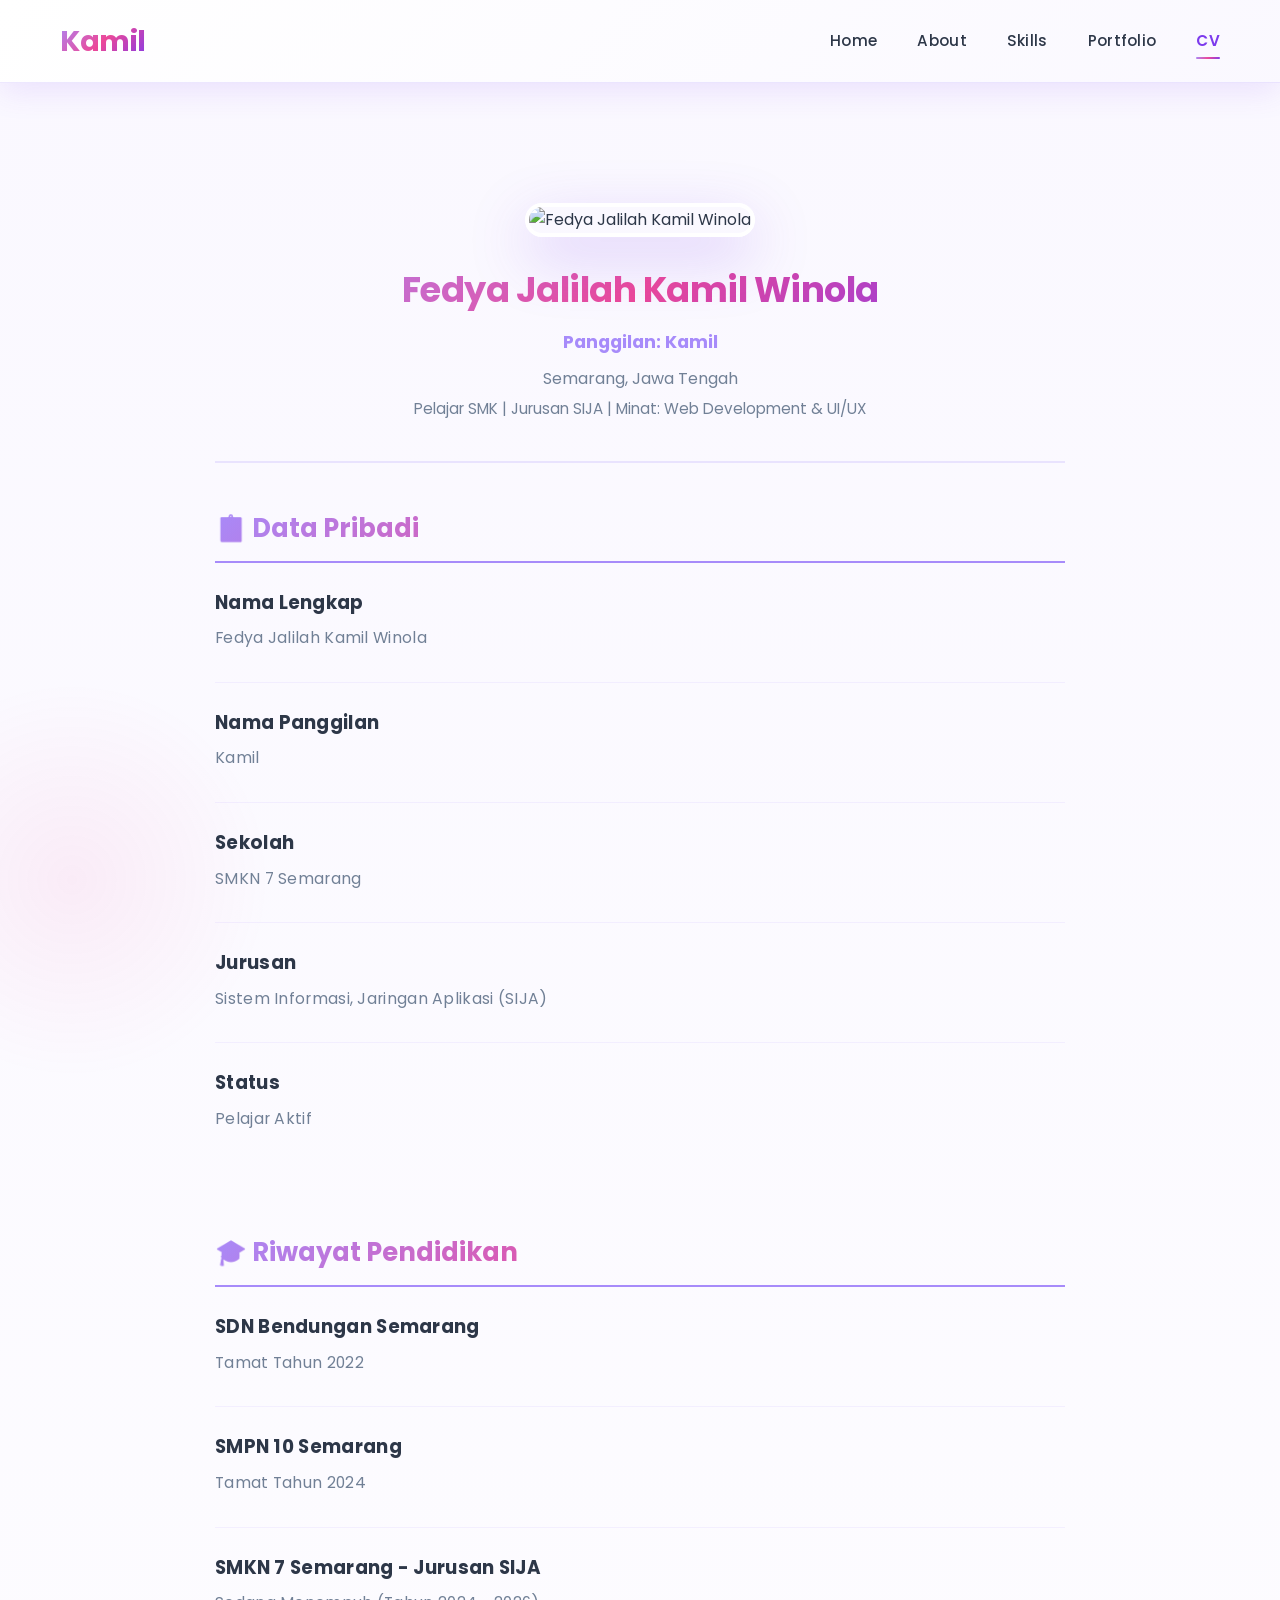
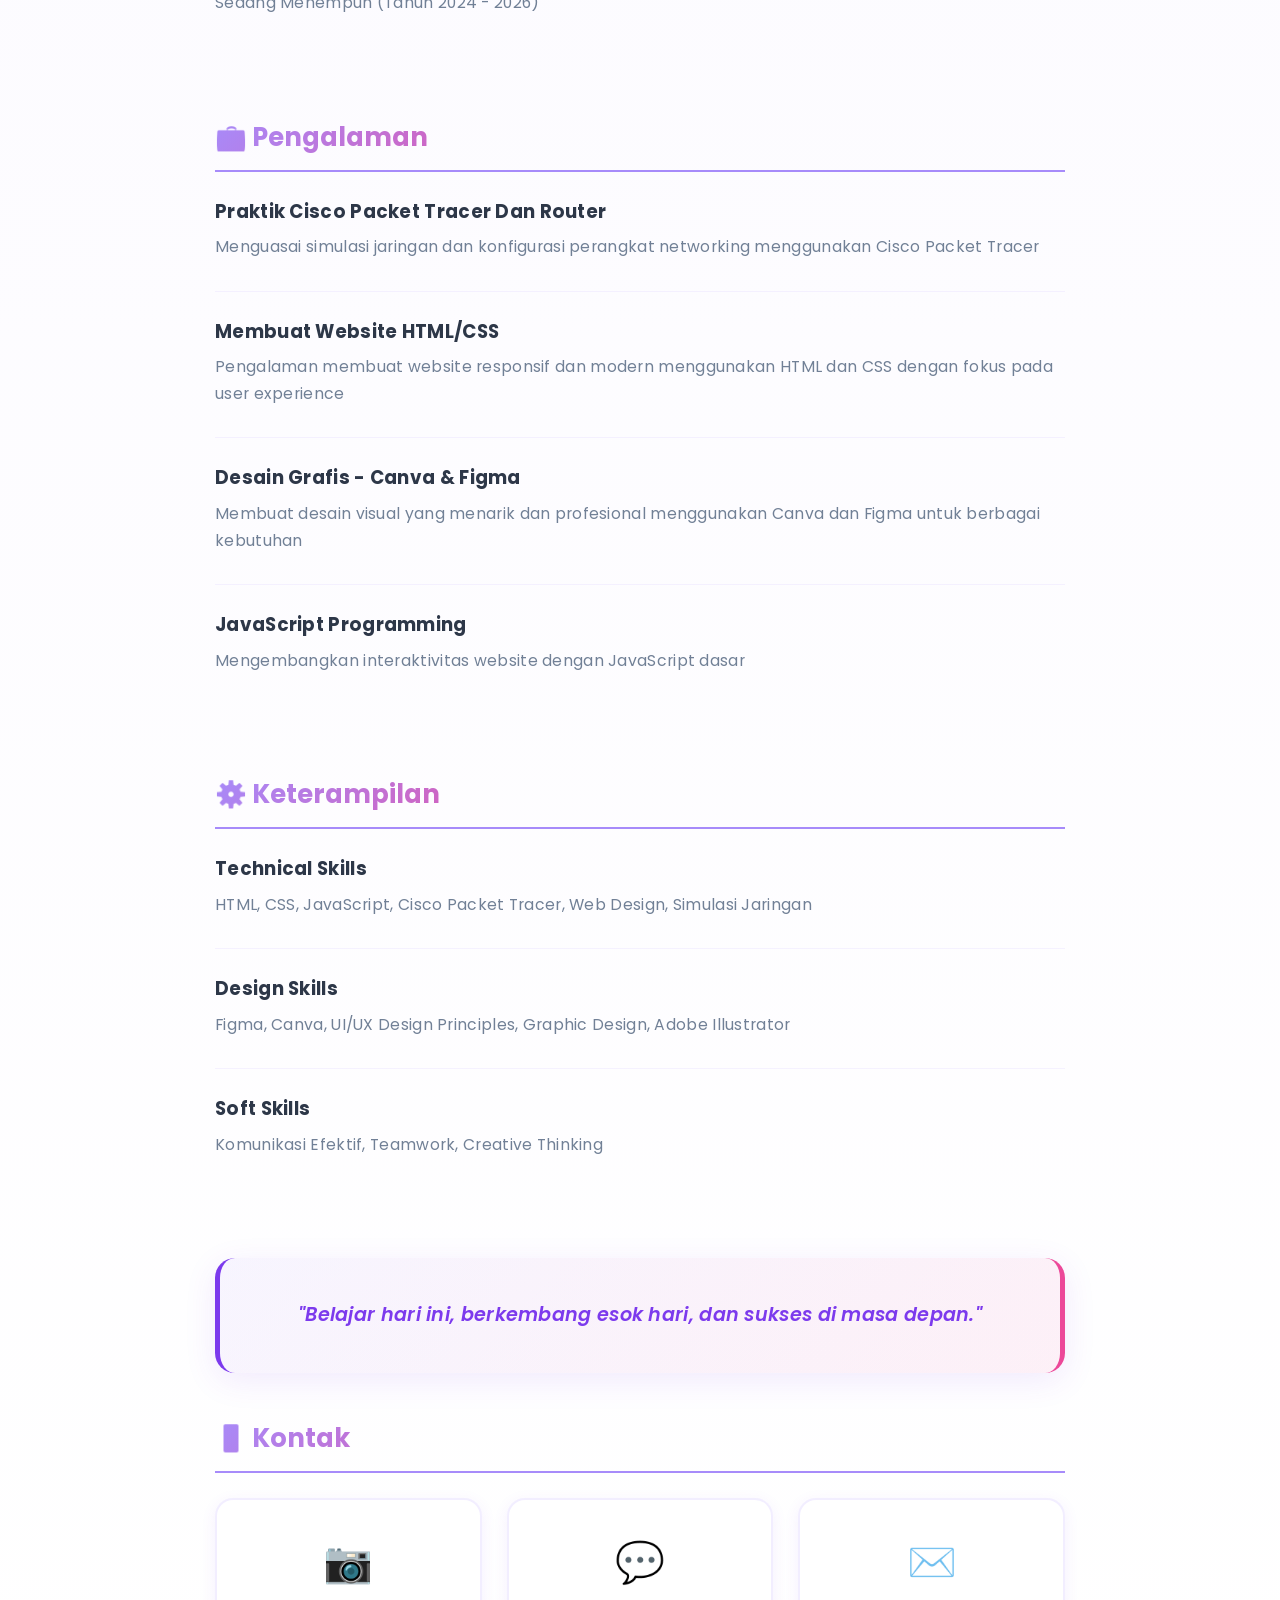
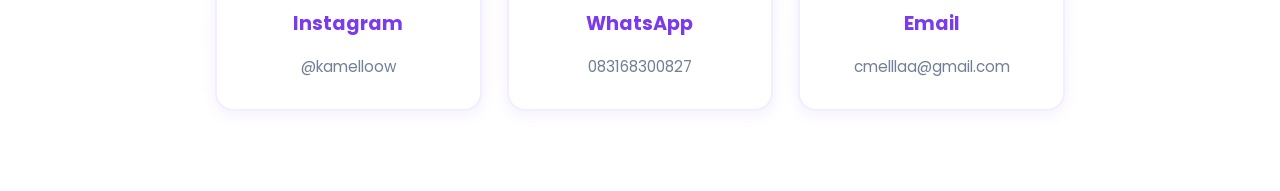
==== cv.html @ f289e806 "Ini Kamil" ====
<!DOCTYPE html>
<html lang="id">
<head>
  <meta charset="UTF-8">
  <meta name="viewport" content="width=device-width, initial-scale=1.0">
  <title>CV - Fedya Jalilah Kamil Winola</title>
  <link href="https://fonts.googleapis.com/css2?family=Poppins:wght@300;400;500;600;700&family=Playfair+Display:wght@400;700&display=swap" rel="stylesheet">
  <link rel="stylesheet" href="style.css">
</head>
<body>
  <!-- ==================== NAVBAR ==================== -->
  <nav>
    <div class="container">
      <a href="index.html" class="nav-brand">Kamil</a>
      <ul class="nav-menu">
        <li><a href="index.html">Home</a></li>
        <li><a href="about.html">About</a></li>
        <li><a href="skills.html">Skills</a></li>
        <li><a href="portofolio.html">Portfolio</a></li>
        <li><a href="cv.html">CV</a></li>
      </ul>
      <div class="hamburger">
        <span></span>
        <span></span>
        <span></span>
      </div>
    </div>
  </nav>

  <!-- ==================== CV SECTION ==================== -->
  <section class="section">
    <div class="cv-container">
      <!-- Header -->
      <div class="cv-header">
        <img src="https://i.ibb.co.com/vxZS2JZN/Whats-App-Image-2026-04-15-at-09-50-17.jpg" alt="Fedya Jalilah Kamil Winola" class="profile-img">
        <h1>Fedya Jalilah Kamil Winola</h1>
        <p style="font-size: 1.1rem; color: var(--primary-light); margin-bottom: 10px;"><strong>Panggilan: Kamil</strong></p>
        <p style="color: var(--text-gray); margin-bottom: 5px;">Semarang, Jawa Tengah</p>
        <p style="color: var(--text-gray); font-size: 0.95rem;">Pelajar SMK | Jurusan SIJA | Minat: Web Development & UI/UX</p>
      </div>

      <!-- Data Pribadi -->
      <div class="cv-section">
        <h2 class="cv-section-title">📋 Data Pribadi</h2>
        <div class="cv-item">
          <h4>Nama Lengkap</h4>
          <p>Fedya Jalilah Kamil Winola</p>
        </div>
        <div class="cv-item">
          <h4>Nama Panggilan</h4>
          <p>Kamil</p>
        </div>
        <div class="cv-item">
          <h4>Sekolah</h4>
          <p>SMKN 7 Semarang</p>
        </div>
        <div class="cv-item">
          <h4>Jurusan</h4>
          <p>Sistem Informasi, Jaringan Aplikasi (SIJA)</p>
        </div>
        <div class="cv-item">
          <h4>Status</h4>
          <p>Pelajar Aktif</p>
        </div>
      </div>

      <!-- Pendidikan -->
      <div class="cv-section">
        <h2 class="cv-section-title">🎓 Riwayat Pendidikan</h2>
        <div class="cv-item">
          <h4>SDN Bendungan Semarang</h4>
          <p>Tamat Tahun 2022</p>
        </div>
        <div class="cv-item">
          <h4>SMPN 10 Semarang</h4>
          <p>Tamat Tahun 2024</p>
        </div>
        <div class="cv-item">
          <h4>SMKN 7 Semarang - Jurusan SIJA</h4>
          <p>Sedang Menempuh (Tahun 2024 - 2026)</p>
        </div>
      </div>

      <!-- Pengalaman -->
      <div class="cv-section">
        <h2 class="cv-section-title">💼 Pengalaman</h2>
        <div class="cv-item">
          <h4>Praktik Cisco Packet Tracer Dan Router</h4>
          <p>Menguasai simulasi jaringan dan konfigurasi perangkat networking menggunakan Cisco Packet Tracer</p>
        </div>
        <div class="cv-item">
          <h4>Membuat Website HTML/CSS</h4>
          <p>Pengalaman membuat website responsif dan modern menggunakan HTML dan CSS dengan fokus pada user experience</p>
        </div>
        <div class="cv-item">
          <h4>Desain Grafis - Canva & Figma</h4>
          <p>Membuat desain visual yang menarik dan profesional menggunakan Canva dan Figma untuk berbagai kebutuhan</p>
        </div>
        <div class="cv-item">
          <h4>JavaScript Programming</h4>
          <p>Mengembangkan interaktivitas website dengan JavaScript dasar </p>
        </div>
      </div>

      <!-- Skills -->
      <div class="cv-section">
        <h2 class="cv-section-title">⚙️ Keterampilan</h2>
        <div class="cv-item">
          <h4>Technical Skills</h4>
          <p>HTML, CSS, JavaScript, Cisco Packet Tracer, Web Design, Simulasi Jaringan</p>
        </div>
        <div class="cv-item">
          <h4>Design Skills</h4>
          <p>Figma, Canva, UI/UX Design Principles, Graphic Design, Adobe Illustrator</p>
        </div>
        <div class="cv-item">
          <h4>Soft Skills</h4>
          <p>Komunikasi Efektif, Teamwork, Creative Thinking</p>
        </div>
      </div>

      <!-- Quote -->
      <div class="cv-quote">
        "Belajar hari ini, berkembang esok hari, dan sukses di masa depan."
      </div>

      <!-- Contact Section -->
      <div class="cv-section">
        <h2 class="cv-section-title">📱 Kontak</h2>
        <div class="contact-grid">
          <a href="https://www.instagram.com/kamelloow?igsh=MTk0eGV6OWMxZWJvaQ==" target="_blank" class="contact-card">
            <div class="contact-icon">📷</div>
            <h3>Instagram</h3>
            <p>@kamelloow</p>
          </a>
          <a href="https://wa.me/083168300827" target="_blank" class="contact-card">
            <div class="contact-icon">💬</div>
            <h3>WhatsApp</h3>
            <p>083168300827</p>
          </a>
          <a href="mailto:cmelllaa@gmail.com" class="contact-card">
            <div class="contact-icon">✉️</div>
            <h3>Email</h3>
            <p>cmelllaa@gmail.com</p>
          </a>
        </div>
      </div>
    </div>
  </section>

  <script src="sript.js"></script>
</body>
</html>
---- style.css ----
/* ==================== GENERAL STYLES ==================== */
* {
  margin: 0;
  padding: 0;
  box-sizing: border-box;
}

:root {
  --primary-light: #a78bfa;
  --primary-dark: #7c3aed;
  --secondary-pink: #ec4899;
  --secondary-rose: #f43f5e;
  --bg-white: #ffffff;
  --bg-light: #faf8ff;
  --text-dark: #2d3748;
  --text-gray: #718096;
  --border-light: #e2e8f0;
  --accent-gradient: linear-gradient(135deg, #a78bfa 0%, #ec4899 50%, #7c3aed 100%);
}

html {
  scroll-behavior: smooth;
}

body {
  font-family: 'Poppins', sans-serif;
  background: linear-gradient(180deg, var(--bg-light) 0%, var(--bg-white) 100%);
  color: var(--text-dark);
  line-height: 1.6;
  overflow-x: hidden;
  position: relative;
}

/* Subtle background decorative elements */
body::before {
  content: '';
  position: fixed;
  top: -50%;
  right: -10%;
  width: 500px;
  height: 500px;
  background: radial-gradient(circle, rgba(167, 139, 250, 0.08) 0%, transparent 70%);
  border-radius: 50%;
  pointer-events: none;
  z-index: -1;
}

body::after {
  content: '';
  position: fixed;
  bottom: -20%;
  left: -10%;
  width: 400px;
  height: 400px;
  background: radial-gradient(circle, rgba(236, 72, 153, 0.08) 0%, transparent 70%);
  border-radius: 50%;
  pointer-events: none;
  z-index: -1;
}

/* ==================== CONTAINERS ==================== */
.container {
  max-width: 1200px;
  margin: 0 auto;
  padding: 0 20px;
}

.section {
  min-height: 100vh;
  display: flex;
  align-items: center;
  justify-content: center;
  padding: 120px 20px 80px;
  position: relative;
}

/* ==================== NAVBAR ==================== */
nav {
  position: sticky;
  top: 0;
  background: linear-gradient(135deg, rgba(255, 255, 255, 0.95) 0%, rgba(250, 248, 255, 0.95) 100%);
  backdrop-filter: blur(20px);
  box-shadow: 0 8px 32px rgba(124, 58, 237, 0.12);
  z-index: 1000;
  border-bottom: 1px solid rgba(167, 139, 250, 0.2);
}

nav .container {
  display: flex;
  justify-content: space-between;
  align-items: center;
  padding: 18px 20px;
}

.nav-brand {
  font-size: 1.8rem;
  font-weight: 700;
  background: var(--accent-gradient);
  -webkit-background-clip: text;
  -webkit-text-fill-color: transparent;
  background-clip: text;
  text-decoration: none;
  letter-spacing: -0.5px;
  transition: all 0.3s ease;
}

.nav-brand:hover {
  transform: scale(1.05);
  filter: drop-shadow(0 4px 12px rgba(236, 72, 153, 0.2));
}

.nav-menu {
  display: flex;
  list-style: none;
  gap: 40px;
  align-items: center;
}

.nav-menu a {
  text-decoration: none;
  color: var(--text-dark);
  font-weight: 500;
  font-size: 0.95rem;
  position: relative;
  transition: all 0.3s ease;
  letter-spacing: 0.3px;
}

.nav-menu a::after {
  content: '';
  position: absolute;
  width: 0;
  height: 2.5px;
  bottom: -8px;
  left: 0;
  background: var(--accent-gradient);
  transition: width 0.4s cubic-bezier(0.25, 0.46, 0.45, 0.94);
  border-radius: 2px;
}

.nav-menu a:hover::after,
.nav-menu a.active::after {
  width: 100%;
}

.nav-menu a.active {
  color: var(--primary-dark);
  font-weight: 600;
}

.nav-menu a:hover {
  color: var(--secondary-pink);
}

.hamburger {
  display: none;
  flex-direction: column;
  cursor: pointer;
  gap: 6px;
}

.hamburger span {
  width: 25px;
  height: 3px;
  background: var(--primary-dark);
  border-radius: 3px;
  transition: all 0.3s ease;
}

/* ==================== ANIMATIONS ==================== */
@keyframes fadeIn {
  from {
    opacity: 0;
    transform: translateY(20px);
  }
  to {
    opacity: 1;
    transform: translateY(0);
  }
}

@keyframes slideInLeft {
  from {
    opacity: 0;
    transform: translateX(-30px);
  }
  to {
    opacity: 1;
    transform: translateX(0);
  }
}

@keyframes slideInRight {
  from {
    opacity: 0;
    transform: translateX(30px);
  }
  to {
    opacity: 1;
    transform: translateX(0);
  }
}

@keyframes floatUp {
  0%, 100% {
    transform: translateY(0px);
  }
  50% {
    transform: translateY(-10px);
  }
}

@keyframes pulse {
  0%, 100% {
    opacity: 1;
  }
  50% {
    opacity: 0.5;
  }
}

@keyframes shimmer {
  0% {
    background-position: -1000px 0;
  }
  100% {
    background-position: 1000px 0;
  }
}

.fade-in {
  animation: fadeIn 0.8s ease-out forwards;
}

.slide-in-left {
  animation: slideInLeft 0.8s ease-out forwards;
}

.slide-in-right {
  animation: slideInRight 0.8s ease-out forwards;
}

/* ==================== HOME PAGE ==================== */
.hero-content {
  text-align: center;
  max-width: 650px;
  margin: 0 auto;
}

.profile-img {
  width: 220px;
  height: 220px;
  border-radius: 30px;
  object-fit: cover;
  margin: 0 auto 40px;
  box-shadow: 0 20px 60px rgba(124, 58, 237, 0.25);
  border: 4px solid white;
  position: relative;
  transition: all 0.4s cubic-bezier(0.25, 0.46, 0.45, 0.94);
  animation: fadeIn 0.8s ease-out, floatUp 3s ease-in-out infinite;
}

.profile-img::before {
  content: '';
  position: absolute;
  inset: -8px;
  border-radius: 30px;
  background: var(--accent-gradient);
  z-index: -1;
  opacity: 0;
  transition: opacity 0.3s ease;
}

.profile-img:hover {
  transform: scale(1.08) rotate(2deg);
  box-shadow: 0 30px 80px rgba(236, 72, 153, 0.35);
}

.profile-img:hover::before {
  opacity: 1;
  animation: shimmer 2s infinite;
}

.hero-content h1 {
  font-size: 3.2rem;
  font-weight: 700;
  margin-bottom: 15px;
  background: var(--accent-gradient);
  -webkit-background-clip: text;
  -webkit-text-fill-color: transparent;
  background-clip: text;
  animation: slideInLeft 0.8s ease-out 0.2s both;
  letter-spacing: -1px;
}

.hero-content .nickname {
  font-size: 1.3rem;
  background: linear-gradient(135deg, var(--primary-light), var(--secondary-pink));
  -webkit-background-clip: text;
  -webkit-text-fill-color: transparent;
  background-clip: text;
  font-weight: 600;
  margin-bottom: 20px;
  animation: slideInRight 0.8s ease-out 0.3s both;
}

.tagline {
  font-size: 1.4rem;
  color: var(--secondary-pink);
  margin-bottom: 25px;
  font-style: italic;
  font-weight: 500;
  animation: fadeIn 0.8s ease-out 0.4s both;
  letter-spacing: 0.5px;
}

.description {
  font-size: 1.05rem;
  color: var(--text-gray);
  margin-bottom: 45px;
  line-height: 1.9;
  animation: fadeIn 0.8s ease-out 0.5s both;
  letter-spacing: 0.3px;
}

.cta-button {
  display: inline-block;
  padding: 16px 45px;
  background: var(--accent-gradient);
  color: white;
  text-decoration: none;
  border-radius: 50px;
  font-weight: 600;
  font-size: 1.05rem;
  transition: all 0.4s cubic-bezier(0.25, 0.46, 0.45, 0.94);
  cursor: pointer;
  border: none;
  box-shadow: 0 10px 30px rgba(124, 58, 237, 0.3);
  animation: fadeIn 0.8s ease-out 0.6s both;
  letter-spacing: 0.5px;
  position: relative;
  overflow: hidden;
}

.cta-button::before {
  content: '';
  position: absolute;
  top: 0;
  left: -100%;
  width: 100%;
  height: 100%;
  background: rgba(255, 255, 255, 0.2);
  transition: left 0.5s ease;
}

.cta-button:hover::before {
  left: 100%;
}

.cta-button:hover {
  transform: translateY(-4px);
  box-shadow: 0 15px 45px rgba(236, 72, 153, 0.4);
}

/* ==================== CARDS ==================== */
.card {
  background: white;
  border-radius: 20px;
  padding: 35px;
  box-shadow: 0 8px 32px rgba(124, 58, 237, 0.08);
  border: 1.5px solid rgba(167, 139, 250, 0.15);
  transition: all 0.4s cubic-bezier(0.25, 0.46, 0.45, 0.94);
  animation: fadeIn 0.8s ease-out;
  position: relative;
  overflow: hidden;
}

.card::before {
  content: '';
  position: absolute;
  top: -50%;
  right: -50%;
  width: 200px;
  height: 200px;
  background: radial-gradient(circle, rgba(236, 72, 153, 0.1) 0%, transparent 70%);
  border-radius: 50%;
  transition: all 0.6s ease;
}

.card:hover {
  transform: translateY(-8px);
  box-shadow: 0 20px 50px rgba(124, 58, 237, 0.15);
  border-color: var(--primary-light);
}

.card:hover::before {
  top: -30%;
  right: -30%;
}

.card-title {
  font-size: 1.6rem;
  font-weight: 700;
  margin-bottom: 18px;
  background: var(--accent-gradient);
  -webkit-background-clip: text;
  -webkit-text-fill-color: transparent;
  background-clip: text;
  position: relative;
  z-index: 1;
}

.card-text {
  color: var(--text-gray);
  line-height: 1.85;
  position: relative;
  z-index: 1;
  letter-spacing: 0.3px;
}

/* ==================== SKILLS ==================== */
.skill-item {
  margin-bottom: 35px;
}

.skill-name {
  font-weight: 600;
  margin-bottom: 12px;
  display: flex;
  justify-content: space-between;
  align-items: center;
  font-size: 1.05rem;
  letter-spacing: 0.3px;
}

.skill-percentage {
  background: var(--accent-gradient);
  -webkit-background-clip: text;
  -webkit-text-fill-color: transparent;
  background-clip: text;
  font-weight: 700;
  font-size: 1.1rem;
}

.progress-bar {
  width: 100%;
  height: 10px;
  background: linear-gradient(90deg, rgba(167, 139, 250, 0.08), rgba(236, 72, 153, 0.08));
  border-radius: 12px;
  overflow: hidden;
  position: relative;
  box-shadow: inset 0 2px 8px rgba(0, 0, 0, 0.05);
}

.progress-fill {
  height: 100%;
  background: var(--accent-gradient);
  border-radius: 12px;
  width: 0%;
  animation: fillProgress 1.8s cubic-bezier(0.25, 0.46, 0.45, 0.94) forwards;
  box-shadow: 0 0 20px rgba(236, 72, 153, 0.4);
  position: relative;
}

.progress-fill::after {
  content: '';
  position: absolute;
  top: 0;
  left: 0;
  right: 0;
  bottom: 0;
  background: linear-gradient(90deg, transparent, rgba(255, 255, 255, 0.3), transparent);
  animation: shimmer 2s infinite;
}

@keyframes fillProgress {
  from {
    width: 0%;
  }
  to {
    width: var(--progress-width);
  }
}

/* ==================== PORTFOLIO ==================== */
.portfolio-grid {
  display: grid;
  grid-template-columns: repeat(auto-fit, minmax(320px, 1fr));
  gap: 35px;
  margin-bottom: 70px;
}

.portfolio-card {
  background: white;
  border-radius: 20px;
  overflow: hidden;
  box-shadow: 0 8px 32px rgba(124, 58, 237, 0.1);
  border: 1.5px solid rgba(167, 139, 250, 0.12);
  transition: all 0.4s cubic-bezier(0.25, 0.46, 0.45, 0.94);
  animation: fadeIn 0.8s ease-out;
  position: relative;
}

.portfolio-card::before {
  content: '';
  position: absolute;
  top: 0;
  left: 0;
  right: 0;
  height: 3px;
  background: var(--accent-gradient);
  transform: scaleX(0);
  transform-origin: left;
  transition: transform 0.4s ease;
  z-index: 2;
}

.portfolio-card:hover {
  transform: translateY(-12px);
  box-shadow: 0 25px 60px rgba(236, 72, 153, 0.2);
  border-color: var(--primary-light);
}

.portfolio-card:hover::before {
  transform: scaleX(1);
}

.portfolio-card-img {
  width: 100%;
  height: 220px;
  object-fit: cover;
  transition: all 0.5s cubic-bezier(0.25, 0.46, 0.45, 0.94);
  filter: brightness(1);
}

.portfolio-card:hover .portfolio-card-img {
  transform: scale(1.08);
  filter: brightness(0.95);
}

.portfolio-card-content {
  padding: 28px;
}

.portfolio-card h3 {
  font-size: 1.4rem;
  font-weight: 700;
  margin-bottom: 12px;
  background: var(--accent-gradient);
  -webkit-background-clip: text;
  -webkit-text-fill-color: transparent;
  background-clip: text;
}

.portfolio-card p {
  color: var(--text-gray);
  margin-bottom: 22px;
  font-size: 0.98rem;
  line-height: 1.7;
  letter-spacing: 0.3px;
}

.portfolio-link {
  display: inline-block;
  padding: 12px 24px;
  background: var(--accent-gradient);
  color: white;
  text-decoration: none;
  border-radius: 25px;
  font-weight: 600;
  font-size: 0.95rem;
  transition: all 0.3s ease;
  box-shadow: 0 4px 15px rgba(124, 58, 237, 0.25);
}

.portfolio-link:hover {
  transform: translateX(6px);
  box-shadow: 0 8px 25px rgba(236, 72, 153, 0.3);
}

/* ==================== CERTIFICATE SECTION ==================== */
.certificate-section {
  margin-top: 80px;
  padding-top: 80px;
  border-top: 2px solid rgba(167, 139, 250, 0.2);
}

.certificate-title {
  text-align: center;
  font-size: 2.3rem;
  font-weight: 700;
  margin-bottom: 50px;
  background: var(--accent-gradient);
  -webkit-background-clip: text;
  -webkit-text-fill-color: transparent;
  background-clip: text;
}

.certificate-grid {
  display: grid;
  grid-template-columns: repeat(auto-fit, minmax(300px, 1fr));
  gap: 35px;
}

.certificate-card {
  background: white;
  border-radius: 20px;
  overflow: hidden;
  box-shadow: 0 8px 32px rgba(124, 58, 237, 0.1);
  border: 2px solid var(--primary-light);
  transition: all 0.4s cubic-bezier(0.25, 0.46, 0.45, 0.94);
  animation: fadeIn 0.8s ease-out;
  cursor: pointer;
  position: relative;
}

.certificate-card::after {
  content: '🔍';
  position: absolute;
  top: 50%;
  left: 50%;
  transform: translate(-50%, -50%);
  font-size: 2.5rem;
  opacity: 0;
  transition: all 0.3s ease;
  z-index: 10;
}

.certificate-card:hover {
  transform: translateY(-12px);
  box-shadow: 0 25px 60px rgba(236, 72, 153, 0.25);
}

.certificate-card:hover::after {
  opacity: 1;
}

.certificate-card:hover img {
  filter: brightness(0.7);
  transform: scale(1.05);
}

.certificate-card img {
  width: 100%;
  height: 280px;
  object-fit: cover;
  transition: all 0.4s ease;
  filter: brightness(1);
}

.certificate-card-content {
  padding: 22px;
  text-align: center;
  background: linear-gradient(135deg, rgba(167, 139, 250, 0.03), rgba(236, 72, 153, 0.03));
}

.certificate-card h3 {
  font-size: 1.2rem;
  font-weight: 700;
  background: var(--accent-gradient);
  -webkit-background-clip: text;
  -webkit-text-fill-color: transparent;
  background-clip: text;
}

/* ==================== CV PAGE ==================== */
.cv-container {
  max-width: 850px;
  margin: 0 auto;
  display: grid;
  gap: 45px;
}

.cv-header {
  text-align: center;
  padding-bottom: 40px;
  border-bottom: 2px solid rgba(167, 139, 250, 0.2);
}

.cv-header .profile-img {
  width: 160px;
  height: 160px;
  margin-bottom: 25px;
}

.cv-header h1 {
  font-size: 2.2rem;
  background: var(--accent-gradient);
  -webkit-background-clip: text;
  -webkit-text-fill-color: transparent;
  background-clip: text;
  margin-bottom: 10px;
  letter-spacing: -0.5px;
}

.cv-section {
  animation: fadeIn 0.8s ease-out;
}

.cv-section-title {
  font-size: 1.6rem;
  font-weight: 700;
  background: var(--accent-gradient);
  -webkit-background-clip: text;
  -webkit-text-fill-color: transparent;
  background-clip: text;
  margin-bottom: 25px;
  padding-bottom: 12px;
  border-bottom: 2.5px solid var(--primary-light);
}

.cv-item {
  margin-bottom: 25px;
  padding-bottom: 25px;
  border-bottom: 1px solid rgba(167, 139, 250, 0.1);
  transition: all 0.3s ease;
}

.cv-item:last-child {
  border-bottom: none;
}

.cv-item:hover {
  padding-left: 10px;
}

.cv-item h4 {
  font-size: 1.15rem;
  font-weight: 700;
  color: var(--text-dark);
  margin-bottom: 8px;
  letter-spacing: 0.3px;
}

.cv-item p {
  color: var(--text-gray);
  margin-bottom: 5px;
  font-size: 0.98rem;
  line-height: 1.7;
  letter-spacing: 0.3px;
}

.cv-quote {
  background: linear-gradient(135deg, rgba(167, 139, 250, 0.08), rgba(236, 72, 153, 0.08));
  padding: 40px;
  border-radius: 20px;
  border-left: 5px solid var(--primary-dark);
  border-right: 5px solid var(--secondary-pink);
  font-style: italic;
  text-align: center;
  background-clip: padding-box;
  color: var(--primary-dark);
  font-weight: 600;
  font-size: 1.2rem;
  animation: fadeIn 0.8s ease-out;
  letter-spacing: 0.3px;
  line-height: 1.8;
  box-shadow: 0 8px 32px rgba(124, 58, 237, 0.1);
}

/* ==================== CONTACT SECTION ==================== */
.contact-grid {
  display: grid;
  grid-template-columns: repeat(auto-fit, minmax(220px, 1fr));
  gap: 25px;
  margin-top: 25px;
}

.contact-card {
  background: white;
  border: 2px solid rgba(167, 139, 250, 0.15);
  border-radius: 18px;
  padding: 30px 25px;
  text-align: center;
  text-decoration: none;
  transition: all 0.4s cubic-bezier(0.25, 0.46, 0.45, 0.94);
  cursor: pointer;
  position: relative;
  overflow: hidden;
  display: flex;
  flex-direction: column;
  align-items: center;
  gap: 15px;
  box-shadow: 0 4px 15px rgba(124, 58, 237, 0.08);
}

.contact-card::before {
  content: '';
  position: absolute;
  top: 0;
  left: 0;
  right: 0;
  height: 3px;
  background: var(--accent-gradient);
  transform: scaleX(0);
  transform-origin: left;
  transition: transform 0.4s ease;
}

.contact-card:hover {
  transform: translateY(-8px);
  border-color: var(--primary-light);
  box-shadow: 0 15px 40px rgba(124, 58, 237, 0.15);
}

.contact-card:hover::before {
  transform: scaleX(1);
}

.contact-icon {
  font-size: 2.5rem;
  transition: all 0.3s ease;
}

.contact-card:hover .contact-icon {
  transform: scale(1.2) rotate(5deg);
}

.contact-card h3 {
  font-size: 1.2rem;
  font-weight: 700;
  color: var(--primary-dark);
  margin: 0;
}

.contact-card p {
  color: var(--text-gray);
  font-size: 0.95rem;
  margin: 0;
  word-break: break-word;
  transition: all 0.3s ease;
}

.contact-card:hover p {
  color: var(--primary-light);
}

/* ==================== ABOUT PAGE ==================== */
.about-grid {
  display: grid;
  grid-template-columns: repeat(auto-fit, minmax(320px, 1fr));
  gap: 35px;
}

.info-card {
  background: white;
  border-radius: 20px;
  padding: 35px;
  box-shadow: 0 8px 32px rgba(124, 58, 237, 0.08);
  border: 1.5px solid rgba(167, 139, 250, 0.12);
  transition: all 0.4s cubic-bezier(0.25, 0.46, 0.45, 0.94);
  animation: fadeIn 0.8s ease-out;
  position: relative;
  overflow: hidden;
}

.info-card::before {
  content: '';
  position: absolute;
  top: 0;
  left: 0;
  right: 0;
  height: 4px;
  background: var(--accent-gradient);
  transform: scaleX(0);
  transform-origin: left;
  transition: transform 0.4s ease;
}

.info-card:hover {
  transform: translateY(-10px);
  box-shadow: 0 20px 50px rgba(124, 58, 237, 0.15);
  border-color: var(--primary-light);
}

.info-card:hover::before {
  transform: scaleX(1);
}

.info-card h3 {
  font-size: 1.4rem;
  font-weight: 700;
  background: var(--accent-gradient);
  -webkit-background-clip: text;
  -webkit-text-fill-color: transparent;
  background-clip: text;
  margin-bottom: 20px;
  display: flex;
  align-items: center;
  gap: 12px;
  position: relative;
  z-index: 1;
}

.info-card ul {
  list-style: none;
  margin: 0;
}

.info-card li {
  padding: 12px 0;
  color: var(--text-gray);
  border-bottom: 1px solid rgba(167, 139, 250, 0.1);
  transition: all 0.3s ease;
  position: relative;
  z-index: 1;
  letter-spacing: 0.3px;
}

.info-card li:last-child {
  border-bottom: none;
}

.info-card li:hover {
  color: var(--primary-dark);
  padding-left: 12px;
  transform: translateX(5px);
}

/* ==================== RESPONSIVE DESIGN ==================== */
@media (max-width: 768px) {
  .hamburger {
    display: flex;
  }

  .nav-menu {
    position: absolute;
    top: 60px;
    left: 0;
    right: 0;
    background: white;
    flex-direction: column;
    gap: 0;
    padding: 20px 0;
    box-shadow: 0 8px 32px rgba(124, 58, 237, 0.12);
    max-height: 0;
    overflow: hidden;
    transition: max-height 0.3s ease;
    border-bottom: 1px solid rgba(167, 139, 250, 0.2);
  }

  .nav-menu.active {
    max-height: 500px;
  }

  .nav-menu li {
    border-bottom: 1px solid rgba(167, 139, 250, 0.1);
  }

  .nav-menu li:last-child {
    border-bottom: none;
  }

  .nav-menu a {
    display: block;
    padding: 15px 20px;
  }

  .nav-menu a::after {
    display: none;
  }

  .nav-menu a.active {
    background: linear-gradient(135deg, rgba(167, 139, 250, 0.1), rgba(236, 72, 153, 0.1));
    color: var(--primary-dark);
  }

  .hamburger.active span:nth-child(1) {
    transform: rotate(45deg) translate(10px, 10px);
  }

  .hamburger.active span:nth-child(2) {
    opacity: 0;
  }

  .hamburger.active span:nth-child(3) {
    transform: rotate(-45deg) translate(7px, -7px);
  }

  .hero-content h1 {
    font-size: 2.2rem;
  }

  .hero-content .nickname {
    font-size: 1.1rem;
  }

  .tagline {
    font-size: 1.1rem;
  }

  .description {
    font-size: 0.98rem;
  }

  .profile-img {
    width: 160px;
    height: 160px;
  }

  .section {
    padding: 100px 20px 60px;
  }

  .portfolio-grid,
  .certificate-grid,
  .about-grid {
    grid-template-columns: 1fr;
    gap: 25px;
  }

  .cv-container {
    max-width: 100%;
  }

  .page-title {
    font-size: 2.2rem;
    margin-bottom: 40px;
  }

  .page-title::after {
    width: 50px;
  }

  .card {
    padding: 25px;
  }

  .info-card {
    padding: 25px;
  }

  .certificate-card img {
    height: 220px;
  }
}

@media (max-width: 480px) {
  .hero-content h1 {
    font-size: 1.8rem;
  }

  .hero-content .nickname {
    font-size: 0.95rem;
  }

  .tagline {
    font-size: 0.95rem;
  }

  .description {
    font-size: 0.9rem;
    margin-bottom: 30px;
  }

  .cta-button {
    padding: 12px 30px;
    font-size: 0.9rem;
  }

  .profile-img {
    width: 140px;
    height: 140px;
  }

  .card {
    padding: 20px;
  }

  .section {
    padding: 80px 15px 50px;
  }

  nav .container {
    padding: 12px 15px;
  }

  .page-title {
    font-size: 1.6rem;
    margin-bottom: 30px;
  }

  .page-title::after {
    width: 40px;
  }

  .nav-brand {
    font-size: 1.5rem;
  }

  .info-card {
    padding: 20px;
  }

  .certificate-card img {
    height: 180px;
  }

  .cv-header h1 {
    font-size: 1.8rem;
  }

  .cv-section-title {
    font-size: 1.3rem;
  }

  .portfolio-link {
    padding: 10px 18px;
    font-size: 0.85rem;
  }
}

/* ==================== CONTACT RESPONSIVE ==================== */
@media (max-width: 768px) {
  .contact-grid {
    grid-template-columns: 1fr;
    gap: 20px;
  }

  .contact-card {
    padding: 25px 20px;
  }

  .contact-icon {
    font-size: 2rem;
  }

  .contact-card h3 {
    font-size: 1.1rem;
  }

  .contact-card p {
    font-size: 0.9rem;
  }
}

/* ==================== PAGE TITLE ==================== */
.page-title {
  text-align: center;
  font-size: 2.8rem;
  font-weight: 700;
  margin-bottom: 50px;
  background: var(--accent-gradient);
  -webkit-background-clip: text;
  -webkit-text-fill-color: transparent;
  background-clip: text;
  animation: fadeIn 0.8s ease-out;
  letter-spacing: -0.5px;
  position: relative;
}

.page-title::after {
  content: '';
  position: absolute;
  bottom: -15px;
  left: 50%;
  transform: translateX(-50%);
  width: 60px;
  height: 4px;
  background: var(--accent-gradient);
  border-radius: 2px;
}

/* ==================== UTILITY CLASSES ==================== */
.text-center {
  text-align: center;
}

.mt-20 {
  margin-top: 20px;
}

.mt-40 {
  margin-top: 40px;
}

.mb-20 {
  margin-bottom: 20px;
}

.mb-40 {
  margin-bottom: 40px;
}

/* ==================== MODAL LIGHTBOX ==================== */
.modal {
  display: none;
  position: fixed;
  z-index: 2000;
  left: 0;
  top: 0;
  width: 100%;
  height: 100%;
  background-color: rgba(0, 0, 0, 0.8);
  animation: fadeIn 0.3s ease-out;
}

.modal.active {
  display: flex;
  align-items: center;
  justify-content: center;
}

.modal-content {
  position: relative;
  background-color: white;
  padding: 20px;
  border-radius: 15px;
  max-width: 90%;
  max-height: 90vh;
  animation: slideInUp 0.3s ease-out;
  box-shadow: 0 20px 60px rgba(0, 0, 0, 0.3);
}

@keyframes slideInUp {
  from {
    opacity: 0;
    transform: translateY(30px);
  }
  to {
    opacity: 1;
    transform: translateY(0);
  }
}

.modal-content img {
  max-width: 100%;
  max-height: 80vh;
  border-radius: 10px;
  display: block;
}

.close-modal {
  position: absolute;
  right: 20px;
  top: 15px;
  font-size: 2rem;
  font-weight: bold;
  color: var(--primary-dark);
  cursor: pointer;
  transition: all 0.3s ease;
}

.close-modal:hover {
  color: var(--primary-light);
  transform: scale(1.2);
}
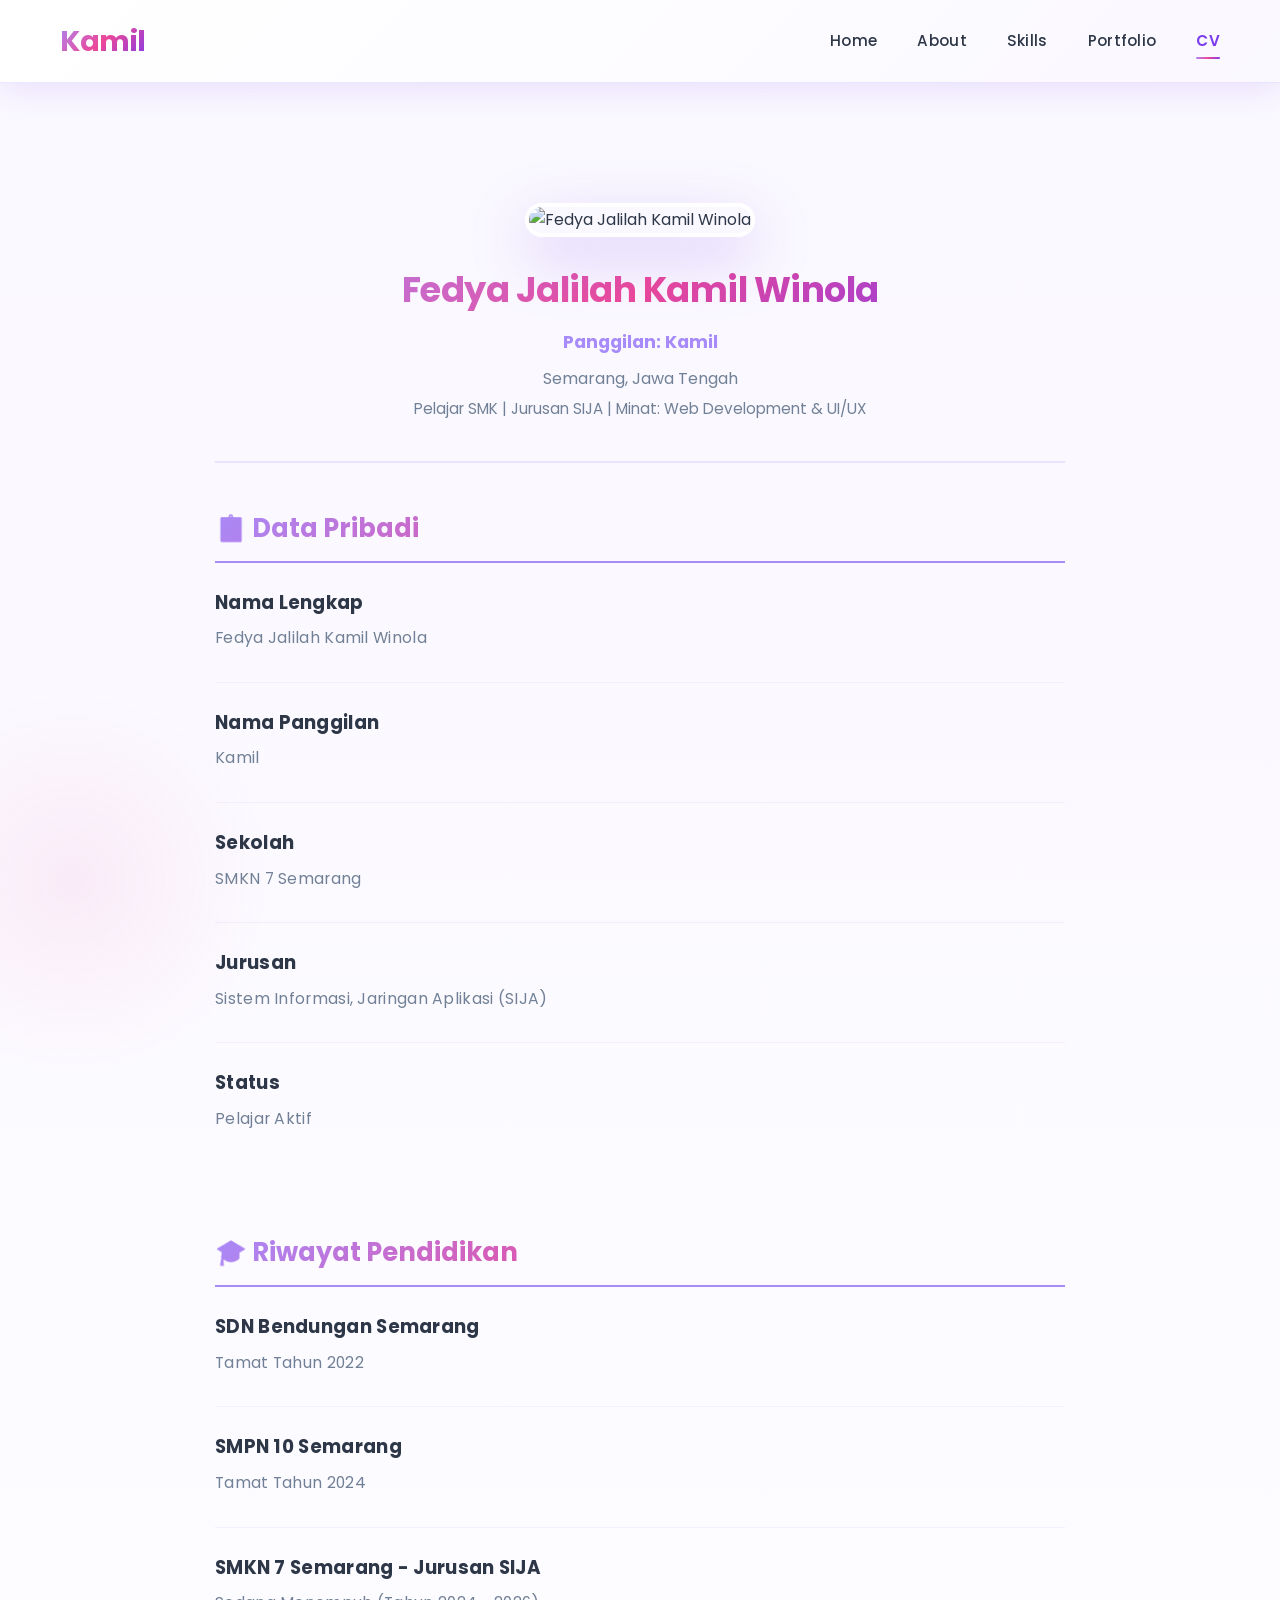
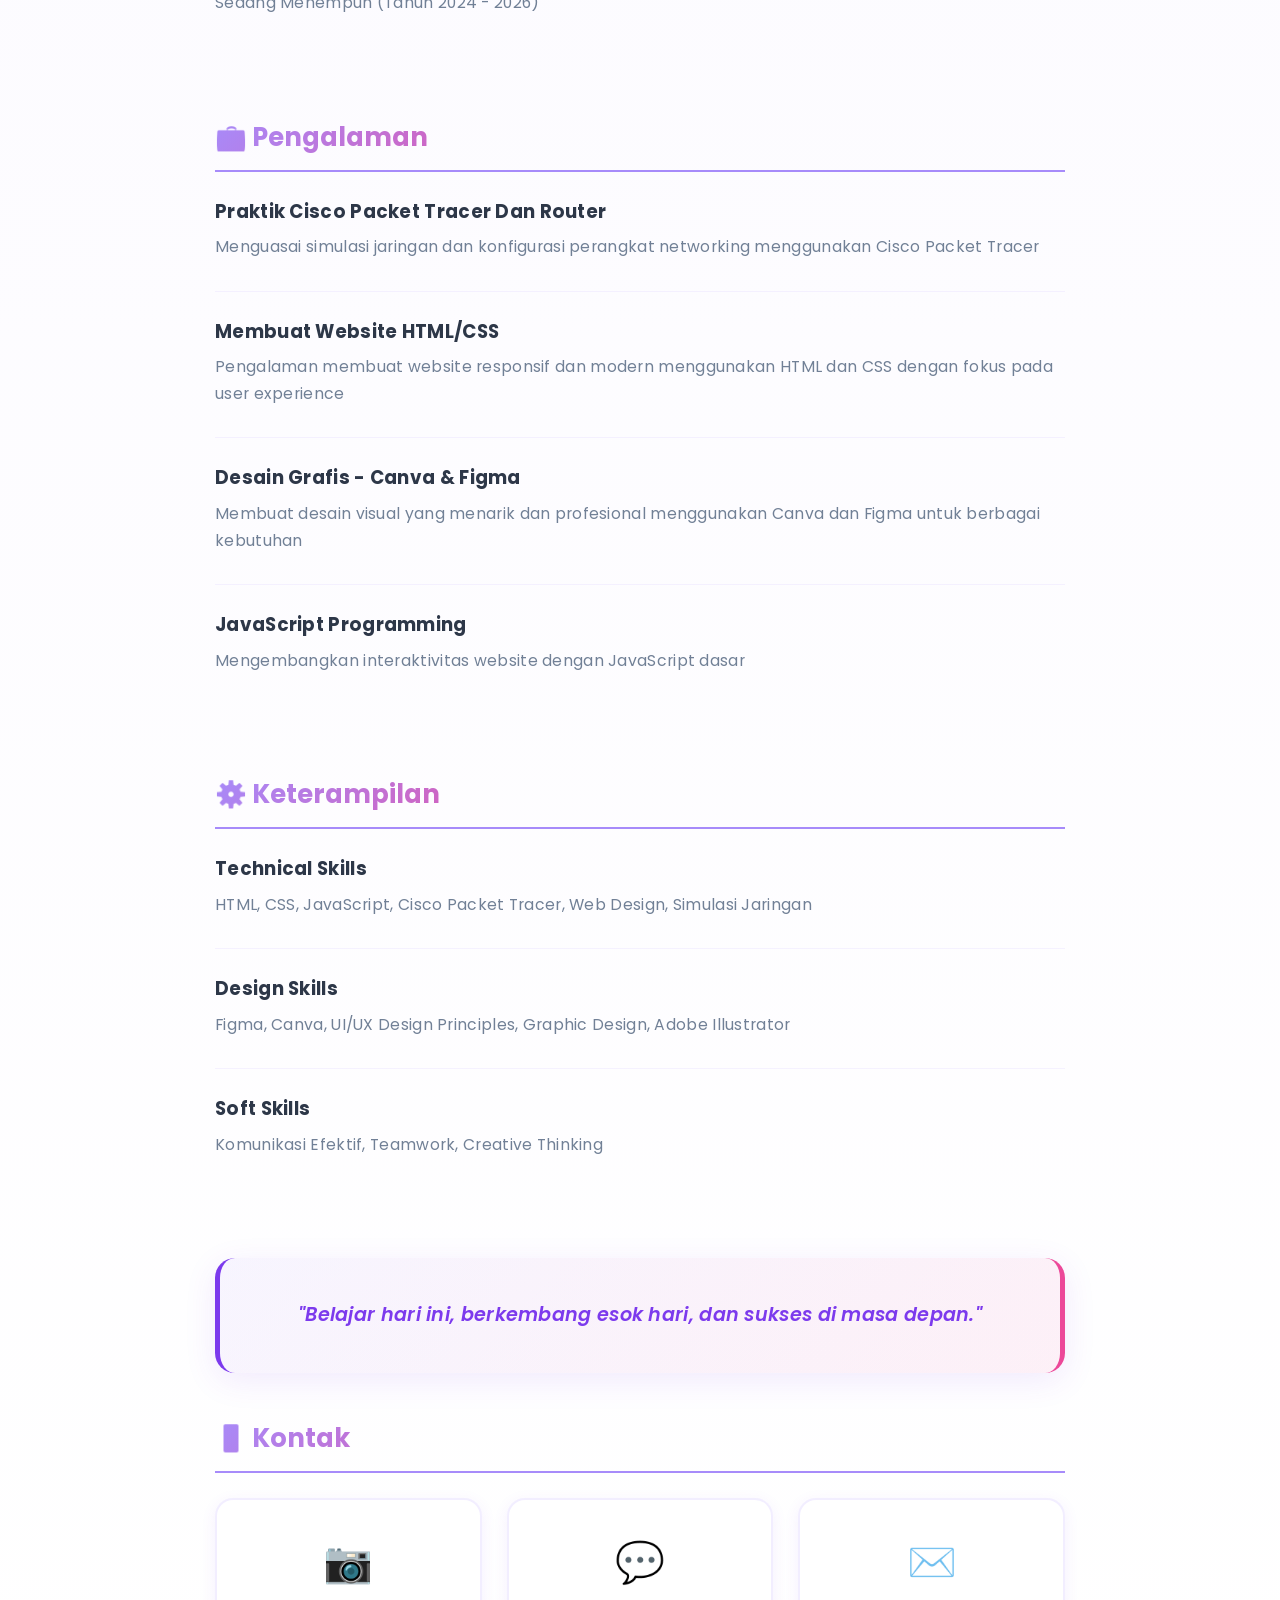
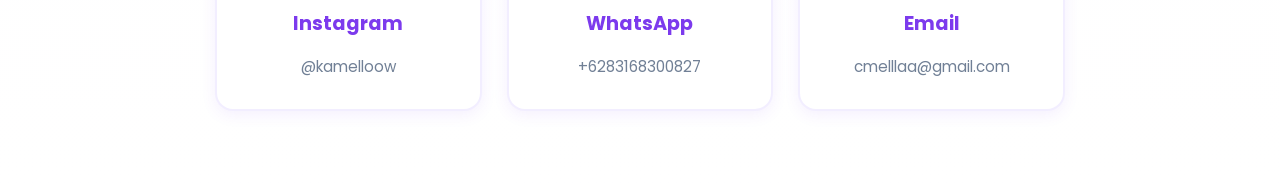
==== commit 5f0e30cc: "Blog Kamil" ====
--- a/cv.html
+++ b/cv.html
@@ -136,7 +136,7 @@
           <a href="https://wa.me/083168300827" target="_blank" class="contact-card">
             <div class="contact-icon">💬</div>
             <h3>WhatsApp</h3>
-            <p>083168300827</p>
+            <p>+6283168300827</p>
           </a>
           <a href="mailto:cmelllaa@gmail.com" class="contact-card">
             <div class="contact-icon">✉️</div>
--- a/style.css
+++ b/style.css
@@ -29,6 +29,8 @@
   line-height: 1.6;
   overflow-x: hidden;
   position: relative;
+  width: 100%;
+  transition: overflow 0.3s ease;
 }
 
 /* Subtle background decorative elements */
@@ -63,6 +65,8 @@
   max-width: 1200px;
   margin: 0 auto;
   padding: 0 20px;
+  width: 100%;
+  box-sizing: border-box;
 }
 
 .section {
@@ -72,6 +76,8 @@
   justify-content: center;
   padding: 120px 20px 80px;
   position: relative;
+  width: 100%;
+  box-sizing: border-box;
 }
 
 /* ==================== NAVBAR ==================== */
@@ -83,6 +89,7 @@
   box-shadow: 0 8px 32px rgba(124, 58, 237, 0.12);
   z-index: 1000;
   border-bottom: 1px solid rgba(167, 139, 250, 0.2);
+  width: 100%;
 }
 
 nav .container {
@@ -90,6 +97,11 @@
   justify-content: space-between;
   align-items: center;
   padding: 18px 20px;
+  position: relative;
+  max-width: 1200px;
+  margin: 0 auto;
+  width: 100%;
+  box-sizing: border-box;
 }
 
 .nav-brand {
@@ -157,14 +169,19 @@
   flex-direction: column;
   cursor: pointer;
   gap: 6px;
+  padding: 0;
+  background: none;
+  border: none;
+  z-index: 1001;
 }
 
 .hamburger span {
-  width: 25px;
+  width: 28px;
   height: 3px;
   background: var(--primary-dark);
   border-radius: 3px;
-  transition: all 0.3s ease;
+  transition: all 0.4s cubic-bezier(0.25, 0.46, 0.45, 0.94);
+  display: block;
 }
 
 /* ==================== ANIMATIONS ==================== */
@@ -245,6 +262,8 @@
   text-align: center;
   max-width: 650px;
   margin: 0 auto;
+  width: 100%;
+  box-sizing: border-box;
 }
 
 .profile-img {
@@ -924,27 +943,34 @@
   }
 
   .nav-menu {
-    position: absolute;
-    top: 60px;
+    position: fixed;
+    top: 65px;
     left: 0;
     right: 0;
-    background: white;
+    width: 100%;
+    background: linear-gradient(135deg, rgba(255, 255, 255, 0.98) 0%, rgba(250, 248, 255, 0.98) 100%);
     flex-direction: column;
     gap: 0;
-    padding: 20px 0;
+    padding: 0;
+    margin: 0;
     box-shadow: 0 8px 32px rgba(124, 58, 237, 0.12);
     max-height: 0;
     overflow: hidden;
-    transition: max-height 0.3s ease;
+    transition: max-height 0.4s cubic-bezier(0.25, 0.46, 0.45, 0.94);
     border-bottom: 1px solid rgba(167, 139, 250, 0.2);
+    backdrop-filter: blur(10px);
+    z-index: 999;
   }
 
   .nav-menu.active {
-    max-height: 500px;
+    max-height: 100vh;
+    overflow-y: auto;
   }
 
   .nav-menu li {
-    border-bottom: 1px solid rgba(167, 139, 250, 0.1);
+    border-bottom: 1px solid rgba(167, 139, 250, 0.08);
+    margin: 0;
+    list-style: none;
   }
 
   .nav-menu li:last-child {
@@ -953,20 +979,33 @@
 
   .nav-menu a {
     display: block;
-    padding: 15px 20px;
+    padding: 16px 20px;
+    text-decoration: none;
+    color: var(--text-dark);
+    font-weight: 500;
+    transition: all 0.3s ease;
   }
 
   .nav-menu a::after {
     display: none;
   }
 
+  .nav-menu a:hover {
+    background: linear-gradient(135deg, rgba(167, 139, 250, 0.08), rgba(236, 72, 153, 0.08));
+    color: var(--primary-dark);
+    padding-left: 24px;
+  }
+
   .nav-menu a.active {
-    background: linear-gradient(135deg, rgba(167, 139, 250, 0.1), rgba(236, 72, 153, 0.1));
+    background: linear-gradient(135deg, rgba(167, 139, 250, 0.12), rgba(236, 72, 153, 0.12));
     color: var(--primary-dark);
+    font-weight: 600;
+    border-left: 4px solid var(--primary-dark);
+    padding-left: 16px;
   }
 
   .hamburger.active span:nth-child(1) {
-    transform: rotate(45deg) translate(10px, 10px);
+    transform: rotate(45deg) translate(12px, 10px);
   }
 
   .hamburger.active span:nth-child(2) {
@@ -974,7 +1013,7 @@
   }
 
   .hamburger.active span:nth-child(3) {
-    transform: rotate(-45deg) translate(7px, -7px);
+    transform: rotate(-45deg) translate(8px, -8px);
   }
 
   .hero-content h1 {
@@ -1000,6 +1039,15 @@
 
   .section {
     padding: 100px 20px 60px;
+    width: 100%;
+  }
+
+  nav .container {
+    padding: 14px 20px;
+  }
+
+  .nav-brand {
+    font-size: 1.6rem;
   }
 
   .portfolio-grid,
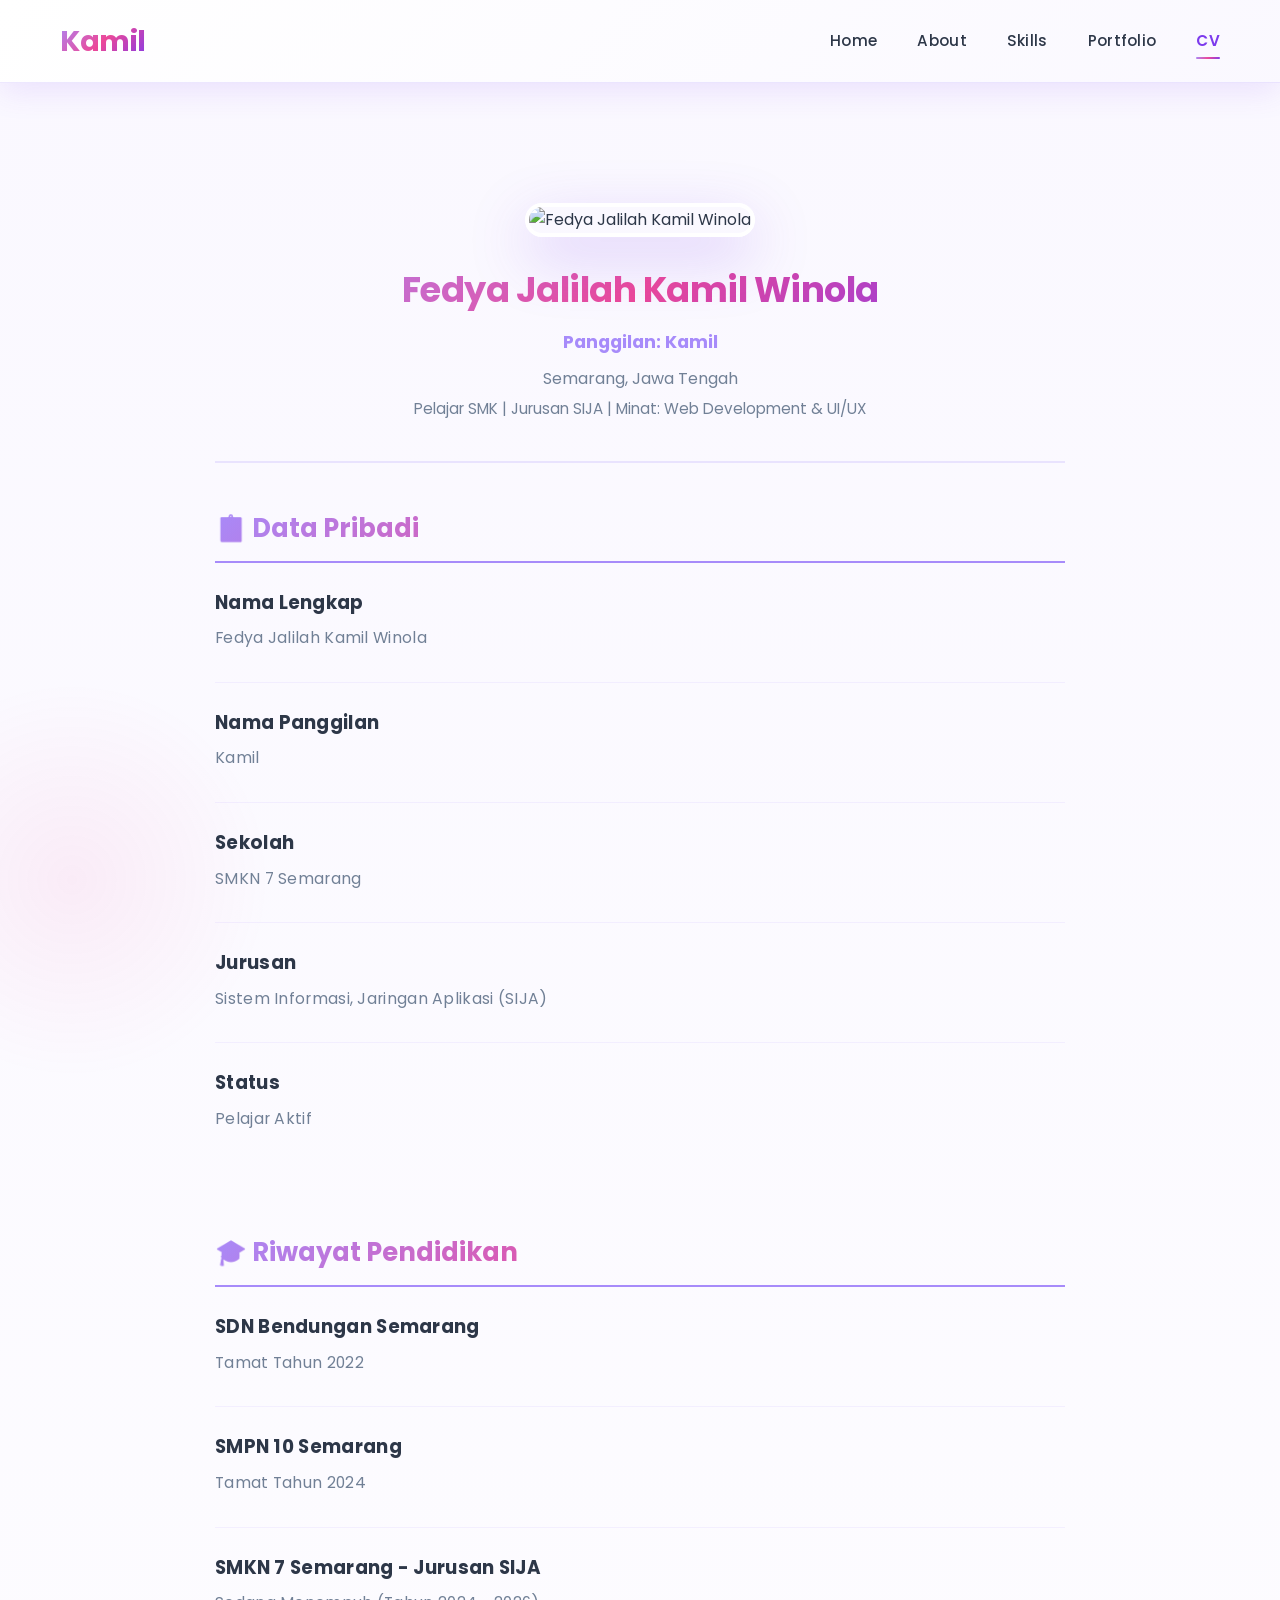
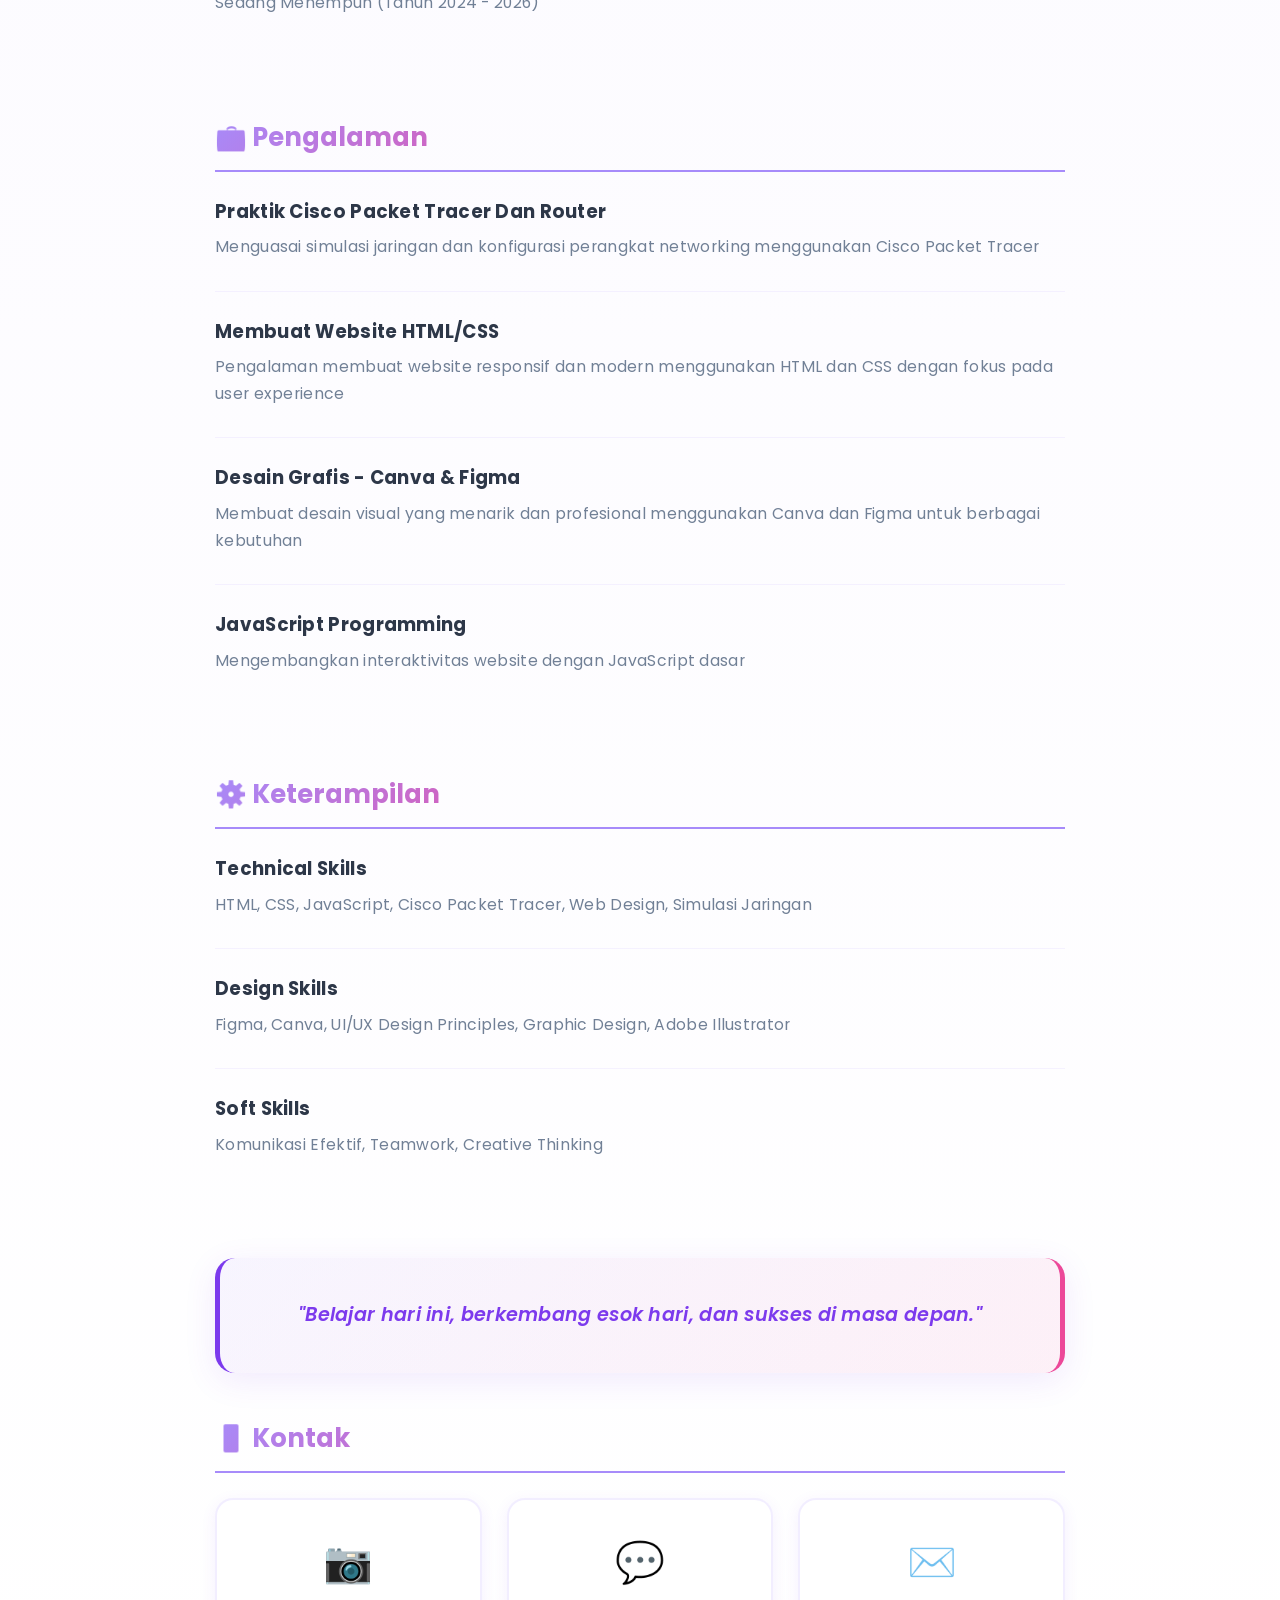
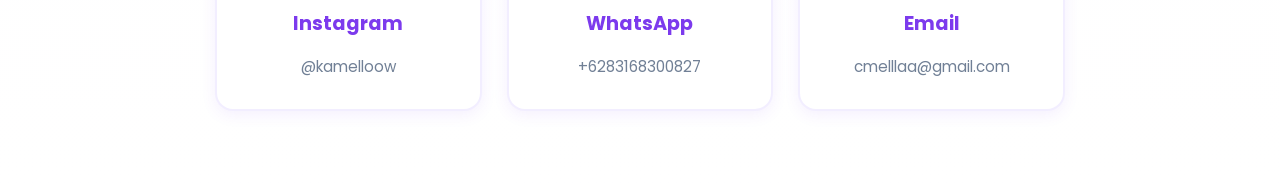
==== commit 0ff2b524: "Blog Kamil" ====
--- a/cv.html
+++ b/cv.html
@@ -133,7 +133,7 @@
             <h3>Instagram</h3>
             <p>@kamelloow</p>
           </a>
-          <a href="https://wa.me/083168300827" target="_blank" class="contact-card">
+          <a href="https://wa.me/6283168300827" target="_blank" class="contact-card">
             <div class="contact-icon">💬</div>
             <h3>WhatsApp</h3>
             <p>+6283168300827</p>
